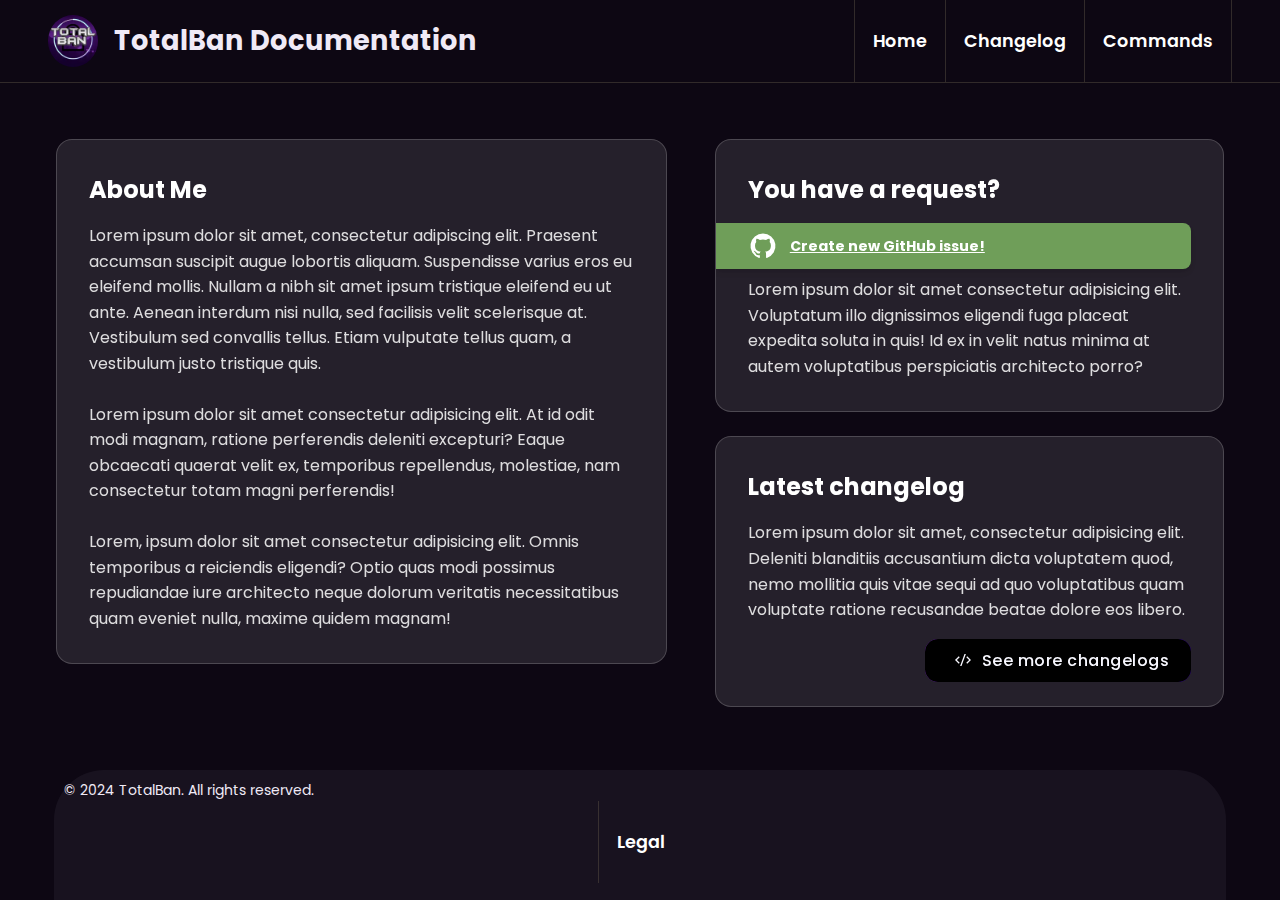
==== index.html @ 60645b27 "Remove legal link from navbar and place it in footer" ====
<!DOCTYPE html>
<html>
    <head>
        <meta name="viewport" content="width=device-width, initial-scale=1.0">
        <meta charset="utf-8" />
        <title>TotalBan</title>
        <link rel="icon" type="image/x-icon" href="logo.webp">
        <link rel="preconnect" href="https://fonts.googleapis.com">
        <link rel="preconnect" href="https://fonts.gstatic.com" crossorigin>
        <link href="https://fonts.googleapis.com/css2?family=Poppins:ital,wght@0,100;0,200;0,300;0,400;0,500;0,600;0,700;0,800;0,900;1,100;1,200;1,300;1,400;1,500;1,600;1,700;1,800;1,900&display=swap" rel="stylesheet">
        <link rel="stylesheet" href="style.css">
    </head>
    <body>
        <header class="navbar sticky">
            <div class="logo"><img src="logo.webp" alt="TotalBan" class=""><h1>TotalBan Documentation</h1></div>
            <div class="pages">
                <a class="nav" href="index.html">Home</a>
                <a class="nav" href="changelog.html">Changelog</a>
                <a class="nav" href="commands.html">Commands</a>
                <!-- <a class="nav" href="legal.html">Legal</a> -->
            </div>
            <label class="burger" for="burger">
                <input type="checkbox" id="burger">
                <span></span>
                <span></span>
                <span></span>
            </label>
        </header>
        <main>
            <div class="left-column">
                <section class="about-me" style="z-index: 0;">
                    <h2>About Me</h2>
                    <p>Lorem ipsum dolor sit amet, consectetur adipiscing elit. Praesent accumsan suscipit augue lobortis aliquam. Suspendisse varius eros eu eleifend mollis. Nullam a nibh sit amet ipsum tristique eleifend eu ut ante. Aenean interdum nisi nulla, sed facilisis velit scelerisque at.</p>
                    <p>Vestibulum sed convallis tellus. Etiam vulputate tellus quam, a vestibulum justo tristique quis.</p>
                    <br>
                    <p>Lorem ipsum dolor sit amet consectetur adipisicing elit. At id odit modi magnam, ratione perferendis deleniti excepturi? Eaque obcaecati quaerat velit ex, temporibus repellendus, molestiae, nam consectetur totam magni perferendis!</p>
                    <br>
                    <p>Lorem, ipsum dolor sit amet consectetur adipisicing elit. Omnis temporibus a reiciendis eligendi? Optio quas modi possimus repudiandae iure architecto neque dolorum veritatis necessitatibus quam eveniet nulla, maxime quidem magnam!</p>
                </section>
            </div>  
            <div class="right-column">
                <section class="important">
                    <h2>You have a request?</h2>
                    <a href="https://google.com" class="GitHub"> 
                        <svg fill="#ffffff" xmlns="http://www.w3.org/2000/svg" viewBox="0 0 24 24"><g stroke-width="0" id="SVGRepo_bgCarrier"></g><g stroke-linejoin="round" stroke-linecap="round" id="SVGRepo_tracerCarrier"></g><g id="SVGRepo_iconCarrier"> <title>github</title> <rect fill="none" height="24" width="24"></rect> <path d="M12,2A10,10,0,0,0,8.84,21.5c.5.08.66-.23.66-.5V19.31C6.73,19.91,6.14,18,6.14,18A2.69,2.69,0,0,0,5,16.5c-.91-.62.07-.6.07-.6a2.1,2.1,0,0,1,1.53,1,2.15,2.15,0,0,0,2.91.83,2.16,2.16,0,0,1,.63-1.34C8,16.17,5.62,15.31,5.62,11.5a3.87,3.87,0,0,1,1-2.71,3.58,3.58,0,0,1,.1-2.64s.84-.27,2.75,1a9.63,9.63,0,0,1,5,0c1.91-1.29,2.75-1,2.75-1a3.58,3.58,0,0,1,.1,2.64,3.87,3.87,0,0,1,1,2.71c0,3.82-2.34,4.66-4.57,4.91a2.39,2.39,0,0,1,.69,1.85V21c0,.27.16.59.67.5A10,10,0,0,0,12,2Z"></path> </g></svg>
                        Create new GitHub issue! 
                    </a>
                    <p>Lorem ipsum dolor sit amet consectetur adipisicing elit. Voluptatum illo dignissimos eligendi fuga placeat expedita soluta in quis! Id ex in velit natus minima at autem voluptatibus perspiciatis architecto porro?</p>
                </section>
                <section class="changelog">
                    <h2>Latest changelog</h2>
                    <p>Lorem ipsum dolor sit amet, consectetur adipisicing elit. Deleniti blanditiis accusantium dicta voluptatem quod, nemo mollitia quis vitae sequi ad quo voluptatibus quam voluptate ratione recusandae beatae dolore eos libero.</p>
                    <div class="button-container">
                        <a href="changelog.html">
                            <button class="cssbuttons-io">
                                <span>
                                    <svg viewBox="0 0 24 24" xmlns="http://www.w3.org/2000/svg">
                                        <path d="M0 0h24v24H0z" fill="none"></path>
                                        <path d="M24 12l-5.657 5.657-1.414-1.414L21.172 12l-4.243-4.243 1.414-1.414L24 12zM2.828 12l4.243 4.243-1.414 1.414L0 12l5.657-5.657L7.07 7.757 2.828 12zm6.96 9H7.66l6.552-18h2.128L9.788 21z" fill="currentColor"></path>
                                    </svg>
                                    See more changelogs
                                </span> 
                            </button>
                        </a>
                    </div>  
                </section>
            </div>
        </main>
        <footer>
            <p>© 2024 TotalBan. All rights reserved.</p>
            <a class="nav" href="legal.html">Legal</a>
        </footer>
        <script>
            document.addEventListener('DOMContentLoaded', function() {
                const burger = document.querySelector('.burger input');
                const navMenu = document.querySelector('.pages');
                
                if (burger && navMenu) {
                    burger.addEventListener('change', function() {
                        if (this.checked) {
                            navMenu.classList.add('active');
                        } else {
                            navMenu.classList.remove('active');
                        }
                        console.log('Burger clicked, pages class list:', navMenu.classList);
                    });
                } else {
                    console.error('Burger menu or navigation menu not found');
                }
            });
        </script>
    </body>
</html>
---- style.css ----
:root {
    --text: hsl(270, 40%, 94%);
    --background: hsl(270, 46%, 5%);
    --primary: hsl(267, 52%, 71%);
    --secondary: hsl(268, 60%, 32%);
    --accent: hsl(275, 86%, 36%);


    --static: rgba(225, 225, 225, 0.5);
    --static2: #0f0f0f;
    --static3: rgb(255, 255, 255);
    --static4: rgba(225, 225, 225, 0.2);
    --static5: rgb(24, 172, 122);
    --static6: rgba(0, 0, 0, 0.05);
    --static7: rgba(105, 96, 79, 0.397);
    --static8: rgba(0, 0, 0, 0.05);
    --static9: rgba(0, 0, 0, 0.3);
    --static10: rgba(225, 225, 225);
    --static11: rgba(78, 71, 57, 0.473);
    --static12: rgba(255, 255, 255, 0.8);
    --static13: rgb(235, 235, 235);
    --static14: rgba(0, 0, 0, 0.2);
    --static15: rgba(255, 255, 255, 0.5);
}

.sticky {
    position: fixed;
    top: 0;
    width: 100%;
}

header {
    background-color: var(--background);
    text-align: center;
    color: var(--text);
}

.navbar {
    display: flex;
    flex-direction: row;
    justify-content: space-between;
    /* margin: 10px;
    padding: 10px; */
    background-color: var(--background);
    border-bottom: 1px solid var(--static7);
    font-weight: bold;

    position: sticky;
    top: 0;
    z-index: 1000; /* High value to ensure it's above other elements */
}

.logo {
    display: flex;
    text-align: center;
    margin: 15px 0px 15px 3rem;
}

.logo img {
    border-radius: 50%;
    width: 50px;
}

.logo h1 {
    font-size: 1.7rem;
    margin: auto;
    margin-left: 1rem;
}

.pages {
    display: flex;
    flex-direction: row;
    margin-right: 3rem;
    border-right: 1px solid var(--static7);
}

.pages div a {
    height: 100%;
    text-decoration: none;
    color: var(--text);
}

.nav {
    padding: 28px 18px;
    text-decoration: none;
    color: #ffffff; 
    font-size: 1.1rem; 
    font-weight: 600;

    position: relative;
    border-left: 1px solid var(--static7);
    display: inline-block;
    z-index: 1; /* Ensure the text stays above the background */

    /* Background Transition */
    overflow: hidden;
}

.nav::before {
    content: "";
    position: absolute;
    top: 100%; /* Start the background off-screen (bottom) */
    left: 0;
    width: 100%;
    height: 100%;
    background-color: var(--static4); /* Background color */
    z-index: -1; /* Place the background behind the text */
    transition: top 0.4s ease; /* Transition for sliding effect */
}

.nav:hover::before {
    top: 0; /* Slide the background up to fully cover the nav item */
}

body {
    font-family: 'Poppins', sans-serif;
    margin: 0;
    padding: 0;
    background-color: var(--background);
    color: var(--text);
    display: flex;
    flex-direction: column;
    min-height: 100vh; /* Ensure it takes the full height of the viewport */
}

.leftcolumn {
    width: 100%;
}

.rightcolumn {
    width: 25%;
    background-color: #f1f1f1;
    padding-left: 20px;
}

.container {
    width: 70%;
    background-color: #ffffff;
    box-shadow: 0 0 10px rgba(0, 0, 0, 0.1);
}

main {
    display: flex;
    flex-direction: row;
    justify-content: space-between;
    align-items: flex-start;
    padding: 2rem;
    flex: 1;
}

main::after {
    content: "";
    display: table;
    clear: both;
}

.leftcolumn, .rightcolumn {
    float: none; /* Remove float */
    flex: 1; /* Allow columns to grow and fill available space */
}

section {
    position: relative;
    padding: 2rem;
    margin: 1.5rem;
    background: rgba(255, 255, 255, 0.1); /* Light frosted glass effect */
    border-radius: 16px; /* Smooth rounded corners */
    backdrop-filter: blur(10px); /* Stronger blur for a frosted glass look */
    -webkit-backdrop-filter: blur(10px); /* For Safari support */
    border: 1px solid rgba(255, 255, 255, 0.18); /* Thin, light border */
    overflow: hidden; /* Ensure no overflow outside the section */
}

section h2 {
    color: #ffffff; 
    font-size: 1.5rem; 
    margin-bottom: 1rem;
}

section p {
    color: rgba(255, 255, 255, 0.85); /* Light grey for the paragraph text */
    line-height: 1.6; /* Increase line height for better readability */
}

.highlight {
    position: absolute;
    top: 60px; 
    left: -30px; 
    background-color: rgba(255, 0, 0, 1); /* Bright red background for emphasis */
    color: #ffffff; /* White text on the highlight */
    padding: 0.5rem 1rem; /* Add padding for better spacing */
    border-radius: 8px; /* Rounded corners for the highlight */
    font-weight: bold; /* Bold font for emphasis */
    box-shadow: 0 4px 12px rgba(0, 0, 0, 0.3); /* Add a shadow for depth */
}

.main-content {
    width: 65%;
}

/* footer {
    background-color: var(--primary-500);
    padding: 1rem;
    text-align: center;
    color: var(--text-950);
    margin-top: 2rem;main
} */

footer {
    width: 90%; 
    margin: 0 auto; 
    border-radius: 50px 50px 0px 0px; 

    background-color: hsl(270deg 40% 94% / 5%);
    color: var(--text);
    text-align: center;
    padding: 10px;
    min-height: 3rem;
}

footer p {
    margin: 0;
    font-size: 14px;
}

h1, h2, h3 {
    margin: 0 0 1rem 0;
}

p {
    margin: 0; /* Remove default margins */
    padding: 0; /* Remove any padding */
    text-align: left; /* Ensure text is aligned to the left */
    max-width: 100%; /* Ensure the paragraph can use the full width */

}

@media screen and (min-width: 1980px) {
    body {
        max-width: 1980px;
        margin: auto;
    }

    footer { 
        max-width: 1980px;
    }
}

@media screen and (max-width: 990px) {
    .logo {
        align-items: center;
        margin-right: auto;
        margin-left: auto;
    }

    .logo img {
        width: 40px;
        height: 40px;
    }

    .logo h1 {
        font-size: 1.2em;
    }

    .nav {
        font-size: 1rem;
    }

    .pages {
        margin-right: 0px;
    }
}

@media (max-width: 800px) {
    main {
        flex-direction: column;
    }

    .leftcolumn, .rightcolumn {   
        width: 100%;
        padding: 0;
    }

    .rightcolumn {
        margin-top: 1rem; /* Add some spacing between stacked elements */
    }

    section {
        margin: 0px 0px 1.5rem 0px;
    }
}

@media screen and (max-width: 400px) {
    .topnav a {
        float: none;
        width: 100%;
    }

    .logo img {
        width: 30px;
        height: 30px;
    }
}

/* From Uiverse.io by Yaya12085 */ 
.GitHub {
    display: flex;
    background-color: rgb(111, 158, 89);
    color: #ffffff;
    padding: 0.5rem 2rem;
    font-size: 0.875rem;
    line-height: 1.25rem;
    font-weight: 700;
    text-align: center;
    vertical-align: middle;
    align-items: center;
    border-radius: 0rem 0.5rem 0.5rem 0rem;
    gap: 0.75rem;
    border: none;
    cursor: pointer;
    box-shadow: 0 4px 6px -1px rgba(0, 0, 0, 0.1), 0 2px 4px -1px rgba(0, 0, 0, 0.06);
    transition: .6s ease;
    margin-left: -2rem;
    margin-bottom: 0.5rem

    /* box-shadow: 0px 0px 5px 0px #130f0f; */
}
  
.GitHub svg {
    height: 30px;
}
  
.GitHub:hover {
    box-shadow: none;
}

/* .navbar a {
    text-decoration: none;
    color: #ffffff; 
    font-size: 1.1rem; 
    font-weight: 600;
    position: relative;
    display: inline-block;
    transition: all 0.5s ease; 
}

.navbar a:hover {
    background-image: linear-gradient(-50deg, var(--background), var(--primary), var(--secondary), var(--accent));
    background-size: 200%;
    background-clip: text;
    -webkit-background-clip: text;
    color: transparent; 
    -webkit-text-fill-color: transparent; 
    background-position: 100%; 
} */

section.changelog {
    padding-bottom: 1.5rem;
}

.button-container {
    display: flex;
    justify-content: flex-end; /* Aligns the button to the right */
}

.cssbuttons-io {
    position: relative;
    margin-top: 1rem;
    font-family: inherit;
    font-weight: 500;
    font-size: 1rem;
    letter-spacing: 0.03em;
    border-radius: 0.8em;
    cursor: pointer;
    border: none;
    background: linear-gradient(to right, #8e2de2, #4a00e0);
    color: ghostwhite;
    overflow: hidden;
}

.cssbuttons-io svg {
    width: 2em;
    height: 1em;
    margin-right: 0.2em;
}

.cssbuttons-io span {
    position: relative;
    z-index: 10;
    transition: color 0.4s;
    display: inline-flex;
    align-items: center;
    padding: 0.5em 1em 0.5em 1em;
}

.cssbuttons-io::before,
.cssbuttons-io::after {
    position: absolute;
    top: 0;
    left: 0;
    width: 100%;
    height: 100%;
    z-index: 0;
}

.cssbuttons-io::before {
    content: "";
    background: #000;
    width: 120%;
    left: -10%;
    transform: skew(30deg);
    transition: transform 0.7s cubic-bezier(0.3, 1, 0.8, 1);
}

.cssbuttons-io:hover::before {
    transform: translate3d(100%, 0, 0); 
}

.cssbuttons-io:active {
    transform: scale(0.95);
}

.hamburger-menu {
    display: none;
    flex-direction: column;
    cursor: pointer;
    padding: 10px;
}

.hamburger-menu span {
    height: 3px;
    width: 25px;
    background-color: var(--text);
    margin: 3px 0;
    transition: 0.4s;
}
/* Hide the burger menu by default for all screen sizes */
.navbar .burger {
    display: none;
}

/* Styles for viewport width above 768px */
@media screen and (min-width: 769px) {
    .navbar .pages {
        display: flex;
        flex-direction: row;
        margin-right: 3rem;
        border-right: 1px solid var(--static7);
    }

    .navbar .nav {
        padding: 28px 18px;
        border-left: 1px solid var(--static7);
    }
}

/* Styles for viewport width 768px and below */
@media screen and (max-width: 768px) {
    .navbar {
        flex-wrap: wrap;
        justify-content: space-between;
        align-items: center;
    }

    .navbar .logo {
        flex: 1;
    }

    .logo {
        margin-left: 2em;
    }

    .navbar .burger {
        display: block; /* Show the burger menu */
        order: 2; /* This ensures the burger stays on the right */
    }

    .navbar .pages {
        display: none;
        width: 100%;
        flex-direction: column;
        border-right: none;
        order: 3; /* This ensures the pages appear below the logo and burger */
        margin-right: 0;
    }

    .navbar .pages.active {
        display: flex;
    }

    .navbar .nav {
        padding: 15px;
        border-left: none;
        border-top: 1px solid var(--static7);
    }

    .burger {
        margin-right: 2em;
    }
}

/* .hamburger-menu {
    display: none;
    flex-direction: column;
    cursor: pointer;
    padding: 10px;
}

.hamburger-menu span {
    height: 3px;
    width: 25px;
    background-color: var(--text);
    margin: 3px 0;
    transition: 0.4s;
} */
  
/* From Uiverse.io by Cevorob */ 
.burger {
    position: relative;
    width: 40px;
    height: 30px;
    background: transparent;
    cursor: pointer;
    display: block;
    margin-top: auto;
    margin-bottom: auto;
  }
  
  .burger input {
    display: none;
  }
  
  .burger span {
    display: block;
    position: absolute;
    height: 4px;
    width: 100%;
    background: var(--text);
    border-radius: 9px;
    opacity: 1;
    left: 0;
    transform: rotate(0deg);
    transition: .25s ease-in-out;
  }
  
  .burger span:nth-of-type(1) {
    top: 0px;
    transform-origin: left center;
  }
  
  .burger span:nth-of-type(2) {
    top: 50%;
    transform: translateY(-50%);
    transform-origin: left center;
  }
  
  .burger span:nth-of-type(3) {
    top: 100%;
    transform-origin: left center;
    transform: translateY(-100%);
  }
  
  .burger input:checked ~ span:nth-of-type(1) {
    transform: rotate(45deg);
    top: 0px;
    left: 5px;
  }
  
  .burger input:checked ~ span:nth-of-type(2) {
    width: 0%;
    opacity: 0;
  }
  
  .burger input:checked ~ span:nth-of-type(3) {
    transform: rotate(-45deg);
    top: 28px;
    left: 5px;
  }
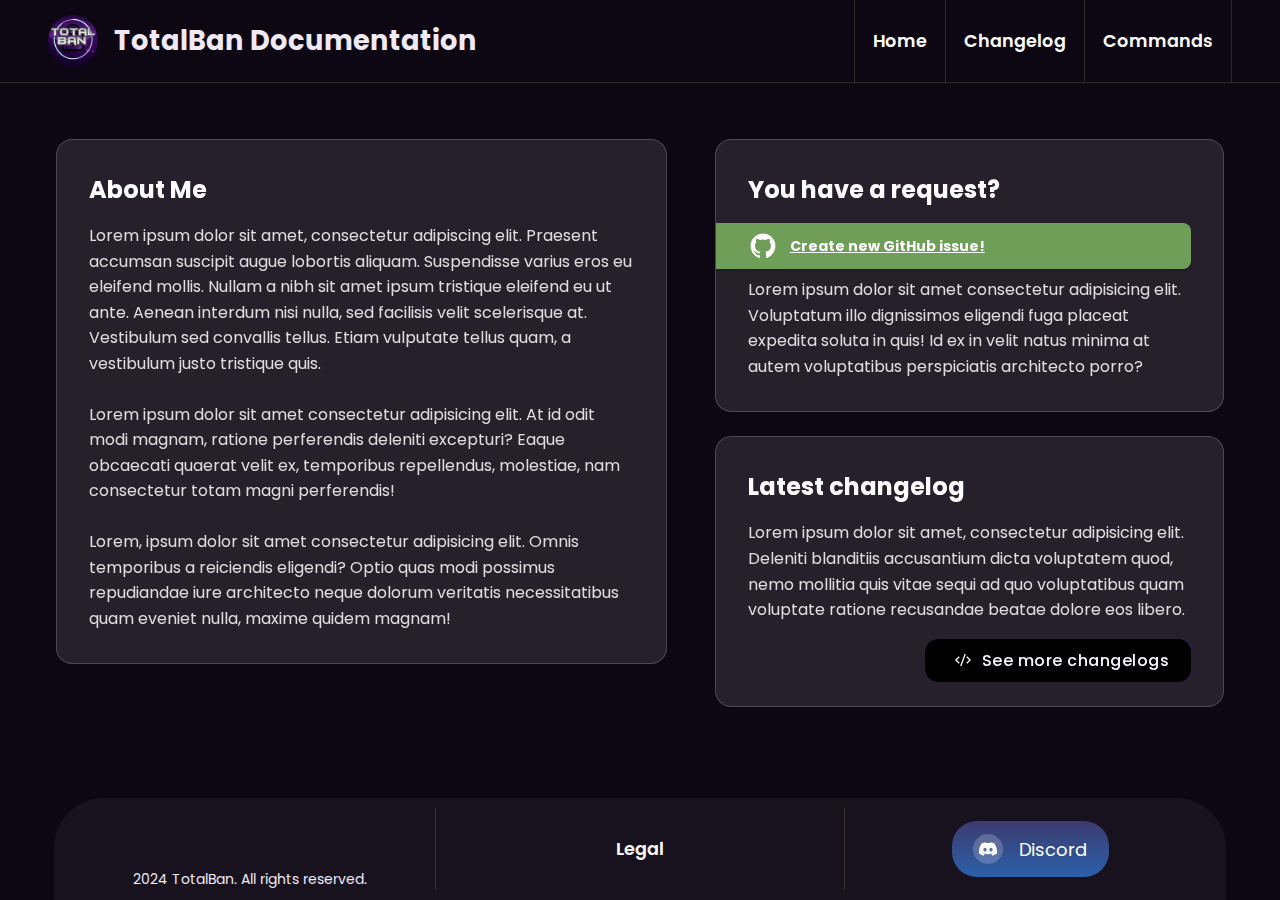
==== commit 52a96666: "Improve footer" ====
--- a/index.html
+++ b/index.html
@@ -67,8 +67,25 @@
             </div>
         </main>
         <footer>
-            <p>© 2024 TotalBan. All rights reserved.</p>
-            <a class="nav" href="legal.html">Legal</a>
+            <div class="signature">
+                <p>2024 TotalBan. All rights reserved.</p> <!--What is this thing actually called-->
+            </div>
+            <a class="legal" href="legal.html">Legal</a>
+            <div class="social">
+                <a class="discord-link" href="https://discord.gg/puzjdKHH35" style="text-decoration: none;">
+                    <button class="discord">
+                        <div class="svg-wrapper-1">
+                            <div class="svg-wrapper">
+                                <svg xmlns="http://www.w3.org/2000/svg" viewBox="0 0 16 16" width="40" height="40">
+                                    <path fill="none" d="M0 0h24v24H0z"></path>
+                                    <path fill="currentColor" d="M13.545 2.907a13.227 13.227 0 0 0-3.257-1.011.05.05 0 0 0-.052.025c-.141.25-.297.577-.406.833a12.19 12.19 0 0 0-3.658 0 8.258 8.258 0 0 0-.412-.833.051.051 0 0 0-.052-.025c-1.125.194-2.22.534-3.257 1.011a.041.041 0 0 0-.021.018C.356 6.024-.213 9.047.066 12.032c.001.014.01.028.021.037a13.276 13.276 0 0 0 3.995 2.02.05.05 0 0 0 .056-.019c.308-.42.582-.863.818-1.329a.05.05 0 0 0-.01-.059.051.051 0 0 0-.018-.011 8.875 8.875 0 0 1-1.248-.595.05.05 0 0 1-.02-.066.051.051 0 0 1 .015-.019c.084-.063.168-.129.248-.195a.05.05 0 0 1 .051-.007c2.619 1.196 5.454 1.196 8.041 0a.052.052 0 0 1 .053.007c.08.066.164.132.248.195a.051.051 0 0 1-.004.085 8.254 8.254 0 0 1-1.249.594.05.05 0 0 0-.03.03.052.052 0 0 0 .003.041c.24.465.515.909.817 1.329a.05.05 0 0 0 .056.019 13.235 13.235 0 0 0 4.001-2.02.049.049 0 0 0 .021-.037c.334-3.451-.559-6.449-2.366-9.106a.034.034 0 0 0-.02-.019Zm-8.198 7.307c-.789 0-1.438-.724-1.438-1.612 0-.889.637-1.613 1.438-1.613.807 0 1.45.73 1.438 1.613 0 .888-.637 1.612-1.438 1.612Zm5.316 0c-.788 0-1.438-.724-1.438-1.612 0-.889.637-1.613 1.438-1.613.807 0 1.451.73 1.438 1.613 0 .888-.631 1.612-1.438 1.612Z"></path>
+                                </svg>
+                            </div>
+                        </div>
+                        <span>Discord</span>
+                    </button>
+                </a>
+            </div>
         </footer>
         <script>
             document.addEventListener('DOMContentLoaded', function() {
--- a/style.css
+++ b/style.css
@@ -23,24 +23,34 @@
     --static15: rgba(255, 255, 255, 0.5);
 }
 
+h1, h2, h3 {
+    margin: 0 0 1rem 0;
+}
+
+p {
+    margin: 0; /* Remove default margins */
+    padding: 0; /* Remove any padding */
+    text-align: left; /* Ensure text is aligned to the left */
+    max-width: 100%; /* Ensure the paragraph can use the full width */
+}
+
+header {
+    background-color: var(--background);
+    text-align: center;
+    color: var(--text);
+}
+
+/* sticky header */
 .sticky {
     position: fixed;
     top: 0;
     width: 100%;
 }
 
-header {
-    background-color: var(--background);
-    text-align: center;
-    color: var(--text);
-}
-
 .navbar {
     display: flex;
     flex-direction: row;
     justify-content: space-between;
-    /* margin: 10px;
-    padding: 10px; */
     background-color: var(--background);
     border-bottom: 1px solid var(--static7);
     font-weight: bold;
@@ -80,6 +90,7 @@
     color: var(--text);
 }
 
+/* nav referes to navbar links (dont kill me pls) */
 .nav {
     padding: 28px 18px;
     text-decoration: none;
@@ -112,6 +123,74 @@
     top: 0; /* Slide the background up to fully cover the nav item */
 }
 
+/* From Uiverse.io by Cevorob */ 
+.burger {
+    position: relative;
+    width: 40px;
+    height: 30px;
+    background: transparent;
+    cursor: pointer;
+    display: block;
+    margin-top: auto;
+    margin-bottom: auto;
+}
+
+.burger input {
+    display: none;
+}
+
+.burger span {
+    display: block;
+    position: absolute;
+    height: 4px;
+    width: 100%;
+    background: var(--text);
+    border-radius: 9px;
+    opacity: 1;
+    left: 0;
+    transform: rotate(0deg);
+    transition: .25s ease-in-out;
+}
+
+.burger span:nth-of-type(1) {
+    top: 0px;
+    transform-origin: left center;
+}
+
+.burger span:nth-of-type(2) {
+    top: 50%;
+    transform: translateY(-50%);
+    transform-origin: left center;
+}
+
+.burger span:nth-of-type(3) {
+    top: 100%;
+    transform-origin: left center;
+    transform: translateY(-100%);
+}
+
+.burger input:checked ~ span:nth-of-type(1) {
+    transform: rotate(45deg);
+    top: 0px;
+    left: 5px;
+}
+
+.burger input:checked ~ span:nth-of-type(2) {
+    width: 0%;
+    opacity: 0;
+}
+
+.burger input:checked ~ span:nth-of-type(3) {
+    transform: rotate(-45deg);
+    top: 28px;
+    left: 5px;
+}
+
+/* Hide the burger menu by default for all screen sizes */
+.navbar .burger {
+    display: none;
+}
+
 body {
     font-family: 'Poppins', sans-serif;
     margin: 0;
@@ -133,12 +212,6 @@
     padding-left: 20px;
 }
 
-.container {
-    width: 70%;
-    background-color: #ffffff;
-    box-shadow: 0 0 10px rgba(0, 0, 0, 0.1);
-}
-
 main {
     display: flex;
     flex-direction: row;
@@ -163,7 +236,7 @@
     position: relative;
     padding: 2rem;
     margin: 1.5rem;
-    background: rgba(255, 255, 255, 0.1); /* Light frosted glass effect */
+    background: rgba(255, 255, 255, 0.1); 
     border-radius: 16px; /* Smooth rounded corners */
     backdrop-filter: blur(10px); /* Stronger blur for a frosted glass look */
     -webkit-backdrop-filter: blur(10px); /* For Safari support */
@@ -194,18 +267,6 @@
     box-shadow: 0 4px 12px rgba(0, 0, 0, 0.3); /* Add a shadow for depth */
 }
 
-.main-content {
-    width: 65%;
-}
-
-/* footer {
-    background-color: var(--primary-500);
-    padding: 1rem;
-    text-align: center;
-    color: var(--text-950);
-    margin-top: 2rem;main
-} */
-
 footer {
     width: 90%; 
     margin: 0 auto; 
@@ -216,6 +277,9 @@
     text-align: center;
     padding: 10px;
     min-height: 3rem;
+
+    display: flex;
+    align-items: center;
 }
 
 footer p {
@@ -223,86 +287,46 @@
     font-size: 14px;
 }
 
-h1, h2, h3 {
-    margin: 0 0 1rem 0;
-}
-
-p {
-    margin: 0; /* Remove default margins */
-    padding: 0; /* Remove any padding */
-    text-align: left; /* Ensure text is aligned to the left */
-    max-width: 100%; /* Ensure the paragraph can use the full width */
-
-}
-
-@media screen and (min-width: 1980px) {
-    body {
-        max-width: 1980px;
-        margin: auto;
-    }
-
-    footer { 
-        max-width: 1980px;
-    }
-}
-
-@media screen and (max-width: 990px) {
-    .logo {
-        align-items: center;
-        margin-right: auto;
-        margin-left: auto;
-    }
-
-    .logo img {
-        width: 40px;
-        height: 40px;
-    }
-
-    .logo h1 {
-        font-size: 1.2em;
-    }
-
-    .nav {
-        font-size: 1rem;
-    }
-
-    .pages {
-        margin-right: 0px;
-    }
-}
-
-@media (max-width: 800px) {
-    main {
-        flex-direction: column;
-    }
-
-    .leftcolumn, .rightcolumn {   
-        width: 100%;
-        padding: 0;
-    }
-
-    .rightcolumn {
-        margin-top: 1rem; /* Add some spacing between stacked elements */
-    }
-
-    section {
-        margin: 0px 0px 1.5rem 0px;
-    }
-}
-
-@media screen and (max-width: 400px) {
-    .topnav a {
-        float: none;
-        width: 100%;
-    }
-
-    .logo img {
-        width: 30px;
-        height: 30px;
-    }
-}
-
-/* From Uiverse.io by Yaya12085 */ 
+.signature {
+    display: flex;
+    justify-content: center;
+    width: 33.3%;
+    /* padding: 100%; */
+    align-self: flex-end;
+}
+
+.signature p {
+    align-self: flex-end;
+}
+
+.legal {
+    padding: 28px 18px;
+    text-decoration: none;
+    color: #ffffff; 
+    font-size: 1.1rem; 
+    font-weight: 600;
+
+    position: relative;
+    border-left: 1px solid var(--static7);
+    border-right: 1px solid var(--static7);
+    display: inline-block;
+    z-index: 1; /* Ensure the text stays above the background */
+
+    /* Background Transition */
+    overflow: hidden;
+    width: 33.3%;
+}
+
+.social {
+    width: 33.3%;
+    display: flex;
+    justify-content: center;
+}
+
+/* button.discord {
+
+} */
+
 .GitHub {
     display: flex;
     background-color: rgb(111, 158, 89);
@@ -334,6 +358,69 @@
     box-shadow: none;
 }
 
+/* Discord button */
+.discord {
+    height: 3.5rem;
+    font-family: inherit;
+    font-size: 18px;
+    background: linear-gradient(to bottom, #3c3b6e 0%,#2b60aa 100%);
+    color: white;
+    padding: 0.8em 1.2em;
+    display: flex;
+    align-items: center;
+    justify-content: center;
+    border: none;
+    border-radius: 25px;
+    /* box-shadow: 0px 5px 10px rgba(0, 0, 0, 0.2); */
+    transition: all 0.3s;
+}
+
+.discord:hover {
+transform: translateY(-3px);
+box-shadow: 0px 8px 15px rgba(0, 0, 0, 0.3);
+}
+
+.discord:active {
+transform: scale(0.95);
+box-shadow: 0px 2px 5px rgba(0, 0, 0, 0.2);
+}
+
+.discord span {
+display: block;
+margin-left: 0.4em;
+transition: all 0.3s;
+}
+
+.discord svg {
+width: 18px;
+height: 18px;
+fill: white;
+transition: all 0.3s;
+}
+
+.discord .svg-wrapper {
+display: flex;
+align-items: center;
+justify-content: center;
+width: 30px;
+height: 30px;
+border-radius: 50%;
+background-color: rgba(255, 255, 255, 0.2);
+margin-right: 0.5em;
+transition: all 0.3s;
+}
+
+.discord:hover .svg-wrapper {
+background-color: rgba(255, 255, 255, 0.5);
+}
+
+.discord:hover svg {
+transform: rotate(360deg);
+}
+/* credits to uiverse.io/profile/eirikvold */
+
+
+/* Attempts to animate navbar but gave up */
 /* .navbar a {
     text-decoration: none;
     color: #ffffff; 
@@ -354,6 +441,7 @@
     background-position: 100%; 
 } */
 
+/* Changelog button */
 section.changelog {
     padding-bottom: 1.5rem;
 }
@@ -420,27 +508,57 @@
     transform: scale(0.95);
 }
 
-.hamburger-menu {
-    display: none;
-    flex-direction: column;
-    cursor: pointer;
-    padding: 10px;
-}
-
-.hamburger-menu span {
-    height: 3px;
-    width: 25px;
-    background-color: var(--text);
-    margin: 3px 0;
-    transition: 0.4s;
-}
-/* Hide the burger menu by default for all screen sizes */
-.navbar .burger {
-    display: none;
-}
-
-/* Styles for viewport width above 768px */
-@media screen and (min-width: 769px) {
+
+@media screen and (min-width: 1980px) {
+    body {
+        max-width: 1980px;
+        margin: auto;
+    }
+    
+    footer { 
+        max-width: 1980px;
+    }
+}
+
+@media screen and (max-width: 990px) {
+    .logo {
+        align-items: center;
+        margin-right: auto;
+        margin-left: auto;
+    }
+    
+    .logo img {
+        width: 40px;
+        height: 40px;
+    }
+    
+    .logo h1 {
+        font-size: 1.2em;
+    }
+    
+    .nav {
+        font-size: 1rem;
+    }
+}
+
+@media (max-width: 800px) {
+    main {
+        flex-direction: column;
+    }
+    
+    .leftcolumn, .rightcolumn {   
+        width: 100%;
+        padding: 0;
+    }
+    
+    .rightcolumn {
+        margin-top: 1rem; /* Add some spacing between stacked elements */
+    }
+    
+    section {
+        margin: 0px 0px 1.5rem 0px;
+    }
+
     .navbar .pages {
         display: flex;
         flex-direction: row;
@@ -499,80 +617,14 @@
     }
 }
 
-/* .hamburger-menu {
-    display: none;
-    flex-direction: column;
-    cursor: pointer;
-    padding: 10px;
-}
-
-.hamburger-menu span {
-    height: 3px;
-    width: 25px;
-    background-color: var(--text);
-    margin: 3px 0;
-    transition: 0.4s;
-} */
-  
-/* From Uiverse.io by Cevorob */ 
-.burger {
-    position: relative;
-    width: 40px;
-    height: 30px;
-    background: transparent;
-    cursor: pointer;
-    display: block;
-    margin-top: auto;
-    margin-bottom: auto;
-  }
-  
-  .burger input {
-    display: none;
-  }
-  
-  .burger span {
-    display: block;
-    position: absolute;
-    height: 4px;
-    width: 100%;
-    background: var(--text);
-    border-radius: 9px;
-    opacity: 1;
-    left: 0;
-    transform: rotate(0deg);
-    transition: .25s ease-in-out;
-  }
-  
-  .burger span:nth-of-type(1) {
-    top: 0px;
-    transform-origin: left center;
-  }
-  
-  .burger span:nth-of-type(2) {
-    top: 50%;
-    transform: translateY(-50%);
-    transform-origin: left center;
-  }
-  
-  .burger span:nth-of-type(3) {
-    top: 100%;
-    transform-origin: left center;
-    transform: translateY(-100%);
-  }
-  
-  .burger input:checked ~ span:nth-of-type(1) {
-    transform: rotate(45deg);
-    top: 0px;
-    left: 5px;
-  }
-  
-  .burger input:checked ~ span:nth-of-type(2) {
-    width: 0%;
-    opacity: 0;
-  }
-  
-  .burger input:checked ~ span:nth-of-type(3) {
-    transform: rotate(-45deg);
-    top: 28px;
-    left: 5px;
-  }+@media screen and (max-width: 400px) {
+    .topnav a {
+        float: none;
+        width: 100%;
+    }
+    
+    .logo img {
+        width: 30px;
+        height: 30px;
+    }
+}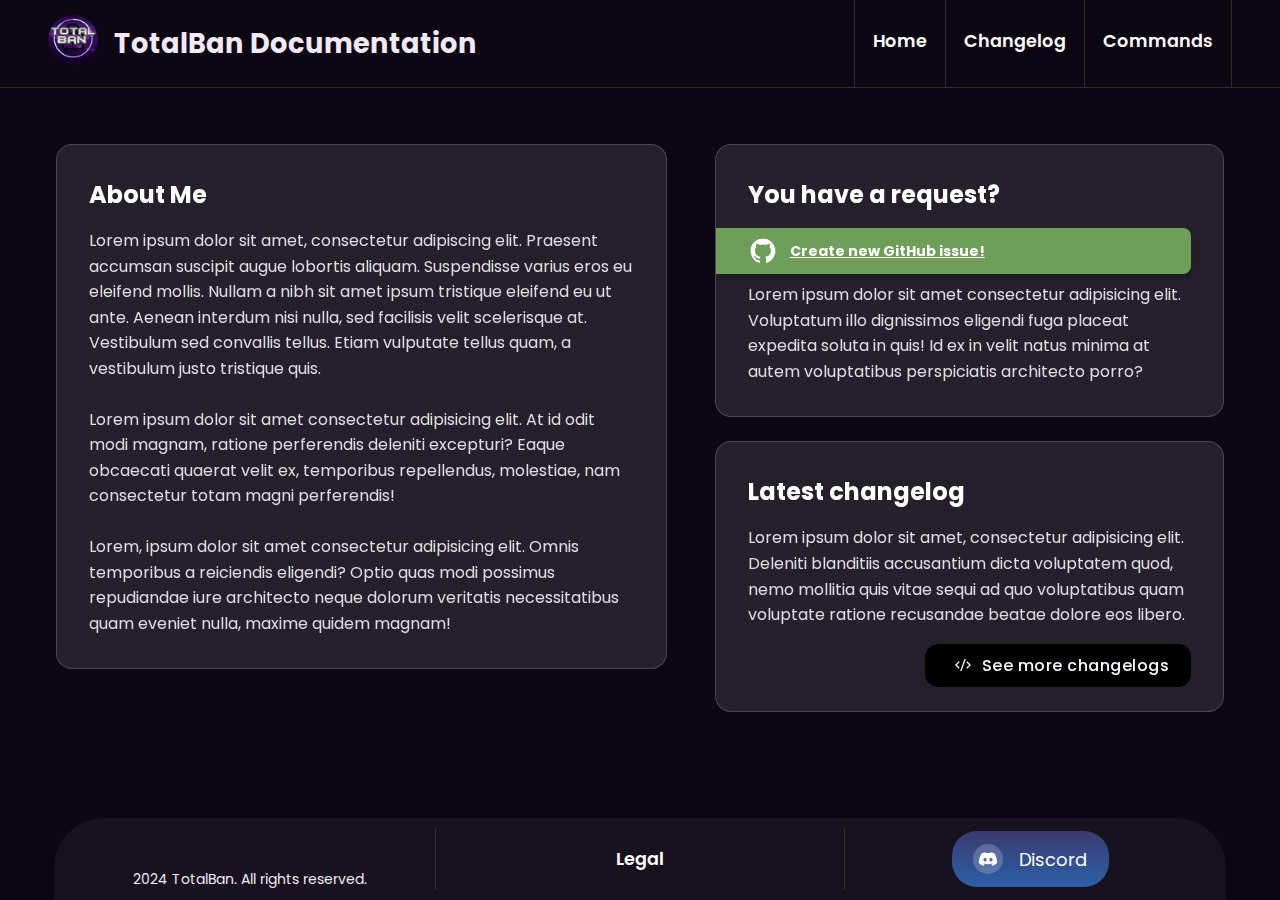
==== commit 116e0f32: "Minor fix" ====
--- a/index.html
+++ b/index.html
@@ -12,7 +12,7 @@
     </head>
     <body>
         <header class="navbar sticky">
-            <div class="logo"><img src="logo.webp" alt="TotalBan" class=""><h1>TotalBan Documentation</h1></div>
+            <div class="logo"><a href="index.html"><img src="logo.webp" alt="TotalBan" class=""></a><h1>TotalBan Documentation</h1></div>
             <div class="pages">
                 <a class="nav" href="index.html">Home</a>
                 <a class="nav" href="changelog.html">Changelog</a>
--- a/style.css
+++ b/style.css
@@ -126,8 +126,8 @@
 /* From Uiverse.io by Cevorob */ 
 .burger {
     position: relative;
-    width: 40px;
-    height: 30px;
+    width: 30px;
+    height: 20px;
     background: transparent;
     cursor: pointer;
     display: block;
@@ -182,7 +182,7 @@
 
 .burger input:checked ~ span:nth-of-type(3) {
     transform: rotate(-45deg);
-    top: 28px;
+    top: 20px;
     left: 5px;
 }
 
@@ -300,7 +300,7 @@
 }
 
 .legal {
-    padding: 28px 18px;
+    padding: 18px 18px;
     text-decoration: none;
     color: #ffffff; 
     font-size: 1.1rem; 
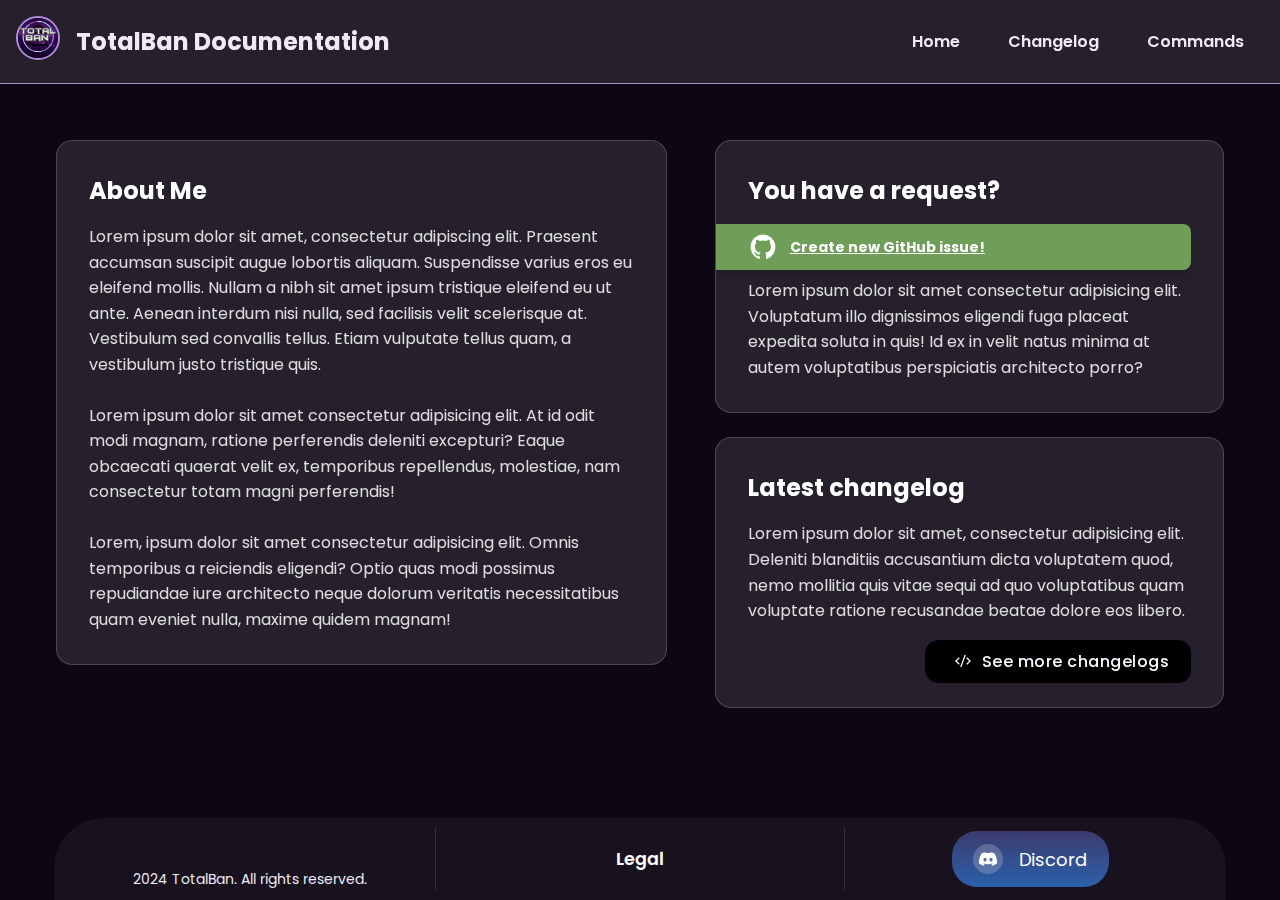
==== commit 06f70373: "Improve header style" ====
--- a/index.html
+++ b/index.html
@@ -17,6 +17,12 @@
                 <a class="nav" href="index.html">Home</a>
                 <a class="nav" href="changelog.html">Changelog</a>
                 <a class="nav" href="commands.html">Commands</a>
+                <div class="theme-switch-wrapper">
+                    <label class="theme-switch" for="checkbox">
+                        <input type="checkbox" id="checkbox" />
+                        <div class="slider round"></div>
+                    </label>
+                </div>
                 <!-- <a class="nav" href="legal.html">Legal</a> -->
             </div>
             <label class="burger" for="burger">
--- a/style.css
+++ b/style.css
@@ -1,3 +1,4 @@
+/* style.css = global */
 :root {
     --text: hsl(270, 40%, 94%);
     --background: hsl(270, 46%, 5%);
@@ -38,6 +39,7 @@
     background-color: var(--background);
     text-align: center;
     color: var(--text);
+    width: 100vw;
 }
 
 /* sticky header */
@@ -48,79 +50,72 @@
 }
 
 .navbar {
-    display: flex;
-    flex-direction: row;
+    margin-left: auto;
+    display: flex;
     justify-content: space-between;
-    background-color: var(--background);
-    border-bottom: 1px solid var(--static7);
-    font-weight: bold;
-
+    align-items: center;
+    padding: 1rem;
+    background-color: rgba(255, 255, 255, 0.05);
+    backdrop-filter: blur(10px);
+    -webkit-backdrop-filter: blur(10px);
+    border-bottom: 1px solid var(--primary);
     position: sticky;
     top: 0;
-    z-index: 1000; /* High value to ensure it's above other elements */
+    z-index: 1000;
+    transition: all 0.3s ease;
+}
+
+.navbar:hover {
+    background-color: rgba(255, 255, 255, 0.1);
 }
 
 .logo {
     display: flex;
-    text-align: center;
-    margin: 15px 0px 15px 3rem;
+    align-items: center;
+    text-decoration: none;
+    color: var(--text);
 }
 
 .logo img {
+    width: 40px;
+    height: 40px;
+    margin-right: 1rem;
     border-radius: 50%;
-    width: 50px;
+    border: 2px solid var(--primary);
 }
 
 .logo h1 {
-    font-size: 1.7rem;
-    margin: auto;
-    margin-left: 1rem;
+    font-size: 1.5rem;
+    font-weight: 700;
+    margin: 0;
 }
 
 .pages {
     display: flex;
-    flex-direction: row;
-    margin-right: 3rem;
-    border-right: 1px solid var(--static7);
+    gap: 1rem;
+    /* margin-right: 6rem; */
 }
 
 .pages div a {
     height: 100%;
     text-decoration: none;
     color: var(--text);
-}
-
-/* nav referes to navbar links (dont kill me pls) */
+    
+}
+
 .nav {
-    padding: 28px 18px;
+    color: var(--text);
     text-decoration: none;
-    color: #ffffff; 
-    font-size: 1.1rem; 
+    font-size: 1rem;
     font-weight: 600;
-
-    position: relative;
-    border-left: 1px solid var(--static7);
-    display: inline-block;
-    z-index: 1; /* Ensure the text stays above the background */
-
-    /* Background Transition */
-    overflow: hidden;
-}
-
-.nav::before {
-    content: "";
-    position: absolute;
-    top: 100%; /* Start the background off-screen (bottom) */
-    left: 0;
-    width: 100%;
-    height: 100%;
-    background-color: var(--static4); /* Background color */
-    z-index: -1; /* Place the background behind the text */
-    transition: top 0.4s ease; /* Transition for sliding effect */
-}
-
-.nav:hover::before {
-    top: 0; /* Slide the background up to fully cover the nav item */
+    padding: 0.5rem 1rem;
+    border-radius: 20px;
+    transition: all 0.3s ease;
+}
+
+.nav:hover {
+    background-color: var(--primary);
+    color: var(--background);
 }
 
 /* From Uiverse.io by Cevorob */ 
@@ -563,17 +558,20 @@
         display: flex;
         flex-direction: row;
         margin-right: 3rem;
-        border-right: 1px solid var(--static7);
     }
 
     .navbar .nav {
-        padding: 28px 18px;
+        padding: 15px 18px;
         border-left: 1px solid var(--static7);
     }
 }
 
 /* Styles for viewport width 768px and below */
 @media screen and (max-width: 768px) {
+    /* header {
+        padding: 1rem;
+    } */
+    
     .navbar {
         flex-wrap: wrap;
         justify-content: space-between;
@@ -592,6 +590,10 @@
         display: block; /* Show the burger menu */
         order: 2; /* This ensures the burger stays on the right */
     }
+
+    /* .pages {
+        gap: 0;
+    } */
 
     .navbar .pages {
         display: none;
@@ -613,7 +615,7 @@
     }
 
     .burger {
-        margin-right: 2em;
+        margin-right: 4em;
     }
 }
 
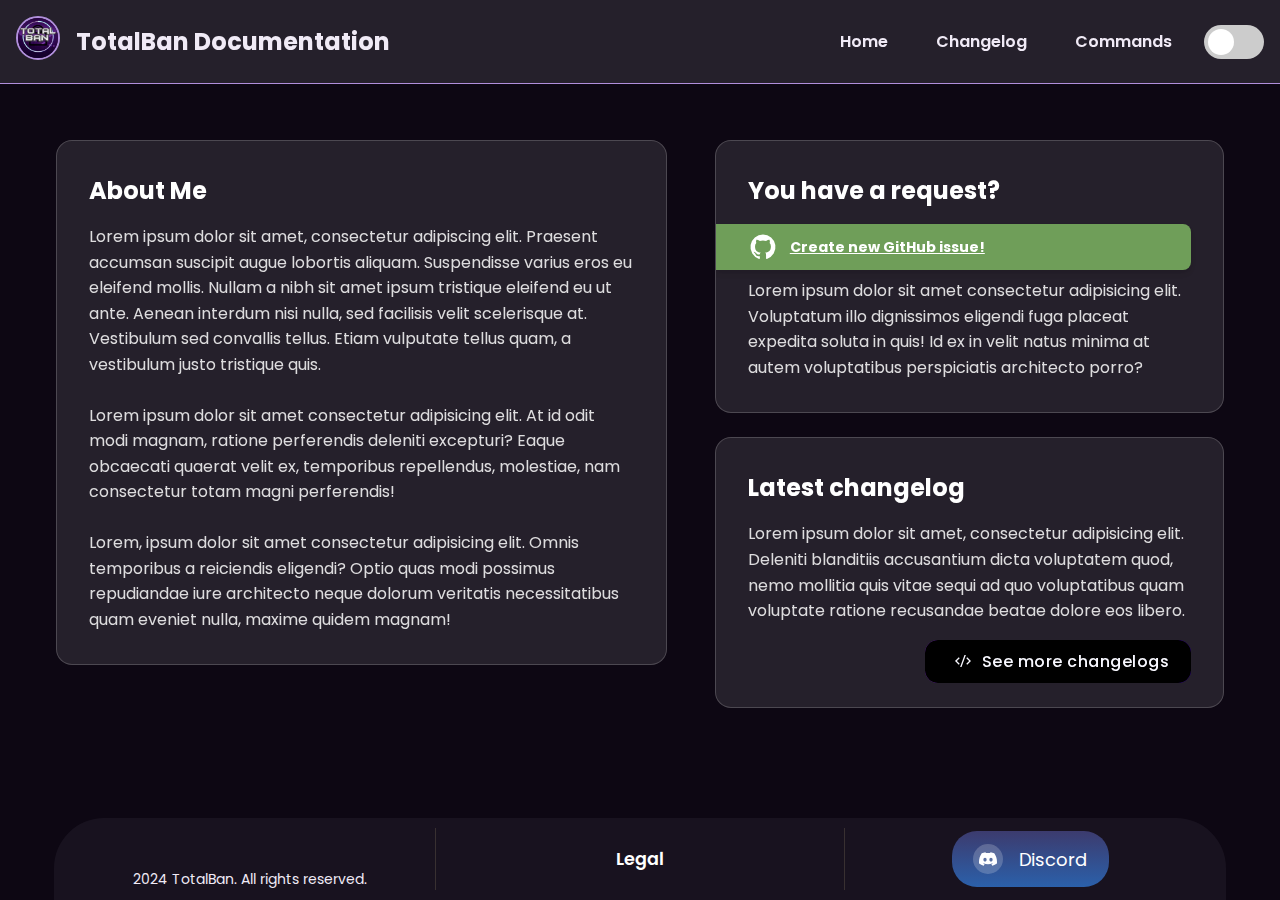
==== commit ee981ea7: "Fix header sizing issue" ====
--- a/index.html
+++ b/index.html
@@ -111,6 +111,28 @@
                     console.error('Burger menu or navigation menu not found');
                 }
             });
+
+            const toggleSwitch = document.querySelector('.theme-switch input[type="checkbox"]');
+            function switchTheme(e) {
+                if (e.target.checked) {
+                    document.documentElement.setAttribute('data-theme', 'light');
+                    localStorage.setItem('theme', 'light');
+                } else {
+                    document.documentElement.setAttribute('data-theme', 'dark');
+                    localStorage.setItem('theme', 'dark');
+                }    
+            }
+            toggleSwitch.addEventListener('change', switchTheme, false);
+            // Check for saved user preference, if any, on load of the website
+            const currentTheme = localStorage.getItem('theme') ? localStorage.getItem('theme') : null;
+
+            if (currentTheme) {
+                document.documentElement.setAttribute('data-theme', currentTheme);
+
+                if (currentTheme === 'light') {
+                    toggleSwitch.checked = true;
+                }
+            }
         </script>
     </body>
 </html>--- a/style.css
+++ b/style.css
@@ -24,6 +24,14 @@
     --static15: rgba(255, 255, 255, 0.5);
 }
 
+[data-theme="light"] {
+    --text: hsl(280, 20%, 3%);
+    --background: hsl(260, 27%, 98%);
+    --primary: hsl(272, 64%, 15%);
+    --secondary: hsl(272, 49%, 70%);
+    --accent: hsl(272, 64%, 85%);
+}
+
 h1, h2, h3 {
     margin: 0 0 1rem 0;
 }
@@ -39,18 +47,16 @@
     background-color: var(--background);
     text-align: center;
     color: var(--text);
-    width: 100vw;
+    /* gap: 10px; */
 }
 
 /* sticky header */
 .sticky {
     position: fixed;
-    top: 0;
-    width: 100%;
+    top: 0; 
 }
 
 .navbar {
-    margin-left: auto;
     display: flex;
     justify-content: space-between;
     align-items: center;
@@ -93,7 +99,6 @@
 .pages {
     display: flex;
     gap: 1rem;
-    /* margin-right: 6rem; */
 }
 
 .pages div a {
@@ -503,6 +508,59 @@
     transform: scale(0.95);
 }
 
+.theme-switch-wrapper {
+    display: flex;
+    align-items: center;
+}
+
+.theme-switch {
+    display: inline-block;
+    height: 34px;
+    position: relative;
+    width: 60px;
+}
+
+.theme-switch input {
+    display: none;
+}
+
+.slider {
+    background-color: #ccc;
+    bottom: 0;
+    cursor: pointer;
+    left: 0;
+    position: absolute;
+    right: 0;
+    top: 0;
+    transition: .4s;
+}
+
+.slider:before {
+    background-color: #fff;
+    bottom: 4px;
+    content: "";
+    height: 26px;
+    left: 4px;
+    position: absolute;
+    transition: .4s;
+    width: 26px;
+}
+
+input:checked + .slider {
+    background-color: var(--primary);
+}
+
+input:checked + .slider:before {
+    transform: translateX(26px);
+}
+
+.slider.round {
+    border-radius: 34px;
+}
+
+.slider.round:before {
+    border-radius: 50%;
+}
 
 @media screen and (min-width: 1980px) {
     body {
@@ -557,7 +615,6 @@
     .navbar .pages {
         display: flex;
         flex-direction: row;
-        margin-right: 3rem;
     }
 
     .navbar .nav {
@@ -615,7 +672,7 @@
     }
 
     .burger {
-        margin-right: 4em;
+        margin-right: 2em;
     }
 }
 
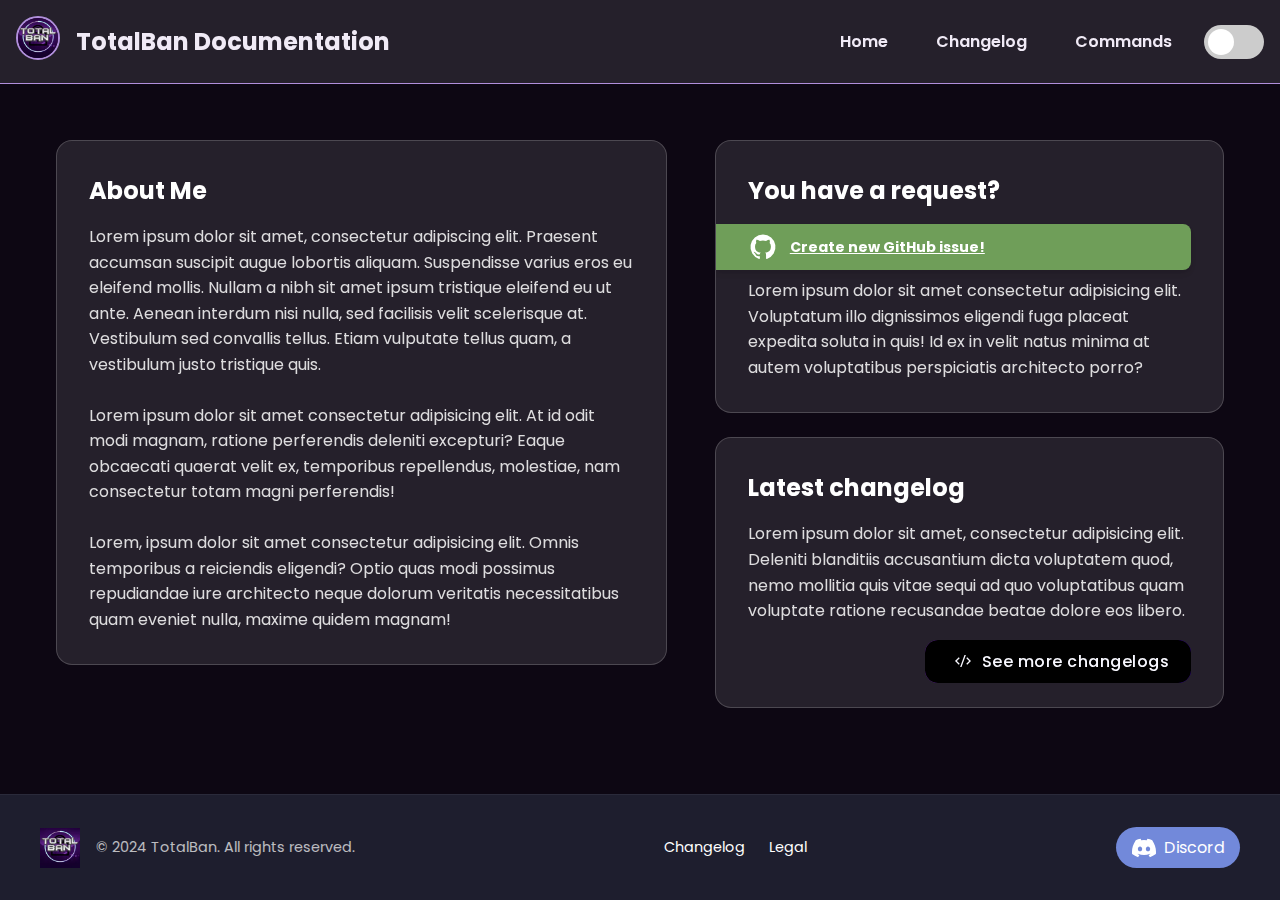
==== commit 24a1a2a2: "Implement commit svg into changelog page design and improve footer design" ====
--- a/index.html
+++ b/index.html
@@ -73,24 +73,23 @@
             </div>
         </main>
         <footer>
-            <div class="signature">
-                <p>2024 TotalBan. All rights reserved.</p> <!--What is this thing actually called-->
-            </div>
-            <a class="legal" href="legal.html">Legal</a>
-            <div class="social">
-                <a class="discord-link" href="https://discord.gg/puzjdKHH35" style="text-decoration: none;">
-                    <button class="discord">
-                        <div class="svg-wrapper-1">
-                            <div class="svg-wrapper">
-                                <svg xmlns="http://www.w3.org/2000/svg" viewBox="0 0 16 16" width="40" height="40">
-                                    <path fill="none" d="M0 0h24v24H0z"></path>
-                                    <path fill="currentColor" d="M13.545 2.907a13.227 13.227 0 0 0-3.257-1.011.05.05 0 0 0-.052.025c-.141.25-.297.577-.406.833a12.19 12.19 0 0 0-3.658 0 8.258 8.258 0 0 0-.412-.833.051.051 0 0 0-.052-.025c-1.125.194-2.22.534-3.257 1.011a.041.041 0 0 0-.021.018C.356 6.024-.213 9.047.066 12.032c.001.014.01.028.021.037a13.276 13.276 0 0 0 3.995 2.02.05.05 0 0 0 .056-.019c.308-.42.582-.863.818-1.329a.05.05 0 0 0-.01-.059.051.051 0 0 0-.018-.011 8.875 8.875 0 0 1-1.248-.595.05.05 0 0 1-.02-.066.051.051 0 0 1 .015-.019c.084-.063.168-.129.248-.195a.05.05 0 0 1 .051-.007c2.619 1.196 5.454 1.196 8.041 0a.052.052 0 0 1 .053.007c.08.066.164.132.248.195a.051.051 0 0 1-.004.085 8.254 8.254 0 0 1-1.249.594.05.05 0 0 0-.03.03.052.052 0 0 0 .003.041c.24.465.515.909.817 1.329a.05.05 0 0 0 .056.019 13.235 13.235 0 0 0 4.001-2.02.049.049 0 0 0 .021-.037c.334-3.451-.559-6.449-2.366-9.106a.034.034 0 0 0-.02-.019Zm-8.198 7.307c-.789 0-1.438-.724-1.438-1.612 0-.889.637-1.613 1.438-1.613.807 0 1.45.73 1.438 1.613 0 .888-.637 1.612-1.438 1.612Zm5.316 0c-.788 0-1.438-.724-1.438-1.612 0-.889.637-1.613 1.438-1.613.807 0 1.451.73 1.438 1.613 0 .888-.631 1.612-1.438 1.612Z"></path>
-                                </svg>
-                            </div>
-                        </div>
+            <div class="footer-content">
+                <div class="footer-logo">
+                    <img src="logo.webp" alt="TotalBan Logo" class="footer-img">
+                    <p class="copyright">© 2024 TotalBan. All rights reserved.</p>
+                </div>
+                <nav class="footer-links">
+                    <a href="changelog.html">Changelog</a>
+                    <a href="legal.html">Legal</a>
+                </nav>
+                <div class="social-links">
+                    <a href="https://discord.gg/puzjdKHH35" class="discord-btn" aria-label="Join our Discord">
+                        <svg xmlns="http://www.w3.org/2000/svg" viewBox="0 0 24 24" width="24" height="24">
+                            <path fill="currentColor" d="M20.317 4.37a19.791 19.791 0 0 0-4.885-1.515.074.074 0 0 0-.079.037c-.21.375-.444.864-.608 1.25a18.27 18.27 0 0 0-5.487 0 12.64 12.64 0 0 0-.617-1.25.077.077 0 0 0-.079-.037A19.736 19.736 0 0 0 3.677 4.37a.07.07 0 0 0-.032.027C.533 9.046-.32 13.58.099 18.057a.082.082 0 0 0 .031.057 19.9 19.9 0 0 0 5.993 3.03.078.078 0 0 0 .084-.028 14.09 14.09 0 0 0 1.226-1.994.076.076 0 0 0-.041-.106 13.107 13.107 0 0 1-1.872-.892.077.077 0 0 1-.008-.128 10.2 10.2 0 0 0 .372-.292.074.074 0 0 1 .077-.01c3.928 1.793 8.18 1.793 12.062 0a.074.074 0 0 1 .078.01c.12.098.246.198.373.292a.077.077 0 0 1-.006.127 12.299 12.299 0 0 1-1.873.892.077.077 0 0 0-.041.107c.36.698.772 1.362 1.225 1.993a.076.076 0 0 0 .084.028 19.839 19.839 0 0 0 6.002-3.03.077.077 0 0 0 .032-.054c.5-5.177-.838-9.674-3.549-13.66a.061.061 0 0 0-.031-.03zM8.02 15.33c-1.183 0-2.157-1.085-2.157-2.419 0-1.333.956-2.419 2.157-2.419 1.21 0 2.176 1.096 2.157 2.42 0 1.333-.956 2.418-2.157 2.418zm7.975 0c-1.183 0-2.157-1.085-2.157-2.419 0-1.333.955-2.419 2.157-2.419 1.21 0 2.176 1.096 2.157 2.42 0 1.333-.946 2.418-2.157 2.418z"/>
+                        </svg>
                         <span>Discord</span>
-                    </button>
-                </a>
+                    </a>
+                </div>
             </div>
         </footer>
         <script>
--- a/style.css
+++ b/style.css
@@ -32,6 +32,16 @@
     --accent: hsl(272, 64%, 85%);
 }
 
+body {
+    background-color: var(--background);
+    color: var(--text);
+}
+
+/* Add transitions for smooth theme switching */
+body, .navbar, .log-card {
+    transition: background-color 0.3s ease, color 0.3s ease;
+}
+
 h1, h2, h3 {
     margin: 0 0 1rem 0;
 }
@@ -267,62 +277,6 @@
     box-shadow: 0 4px 12px rgba(0, 0, 0, 0.3); /* Add a shadow for depth */
 }
 
-footer {
-    width: 90%; 
-    margin: 0 auto; 
-    border-radius: 50px 50px 0px 0px; 
-
-    background-color: hsl(270deg 40% 94% / 5%);
-    color: var(--text);
-    text-align: center;
-    padding: 10px;
-    min-height: 3rem;
-
-    display: flex;
-    align-items: center;
-}
-
-footer p {
-    margin: 0;
-    font-size: 14px;
-}
-
-.signature {
-    display: flex;
-    justify-content: center;
-    width: 33.3%;
-    /* padding: 100%; */
-    align-self: flex-end;
-}
-
-.signature p {
-    align-self: flex-end;
-}
-
-.legal {
-    padding: 18px 18px;
-    text-decoration: none;
-    color: #ffffff; 
-    font-size: 1.1rem; 
-    font-weight: 600;
-
-    position: relative;
-    border-left: 1px solid var(--static7);
-    border-right: 1px solid var(--static7);
-    display: inline-block;
-    z-index: 1; /* Ensure the text stays above the background */
-
-    /* Background Transition */
-    overflow: hidden;
-    width: 33.3%;
-}
-
-.social {
-    width: 33.3%;
-    display: flex;
-    justify-content: center;
-}
-
 /* button.discord {
 
 } */
@@ -358,65 +312,7 @@
     box-shadow: none;
 }
 
-/* Discord button */
-.discord {
-    height: 3.5rem;
-    font-family: inherit;
-    font-size: 18px;
-    background: linear-gradient(to bottom, #3c3b6e 0%,#2b60aa 100%);
-    color: white;
-    padding: 0.8em 1.2em;
-    display: flex;
-    align-items: center;
-    justify-content: center;
-    border: none;
-    border-radius: 25px;
-    /* box-shadow: 0px 5px 10px rgba(0, 0, 0, 0.2); */
-    transition: all 0.3s;
-}
-
-.discord:hover {
-transform: translateY(-3px);
-box-shadow: 0px 8px 15px rgba(0, 0, 0, 0.3);
-}
-
-.discord:active {
-transform: scale(0.95);
-box-shadow: 0px 2px 5px rgba(0, 0, 0, 0.2);
-}
-
-.discord span {
-display: block;
-margin-left: 0.4em;
-transition: all 0.3s;
-}
-
-.discord svg {
-width: 18px;
-height: 18px;
-fill: white;
-transition: all 0.3s;
-}
-
-.discord .svg-wrapper {
-display: flex;
-align-items: center;
-justify-content: center;
-width: 30px;
-height: 30px;
-border-radius: 50%;
-background-color: rgba(255, 255, 255, 0.2);
-margin-right: 0.5em;
-transition: all 0.3s;
-}
-
-.discord:hover .svg-wrapper {
-background-color: rgba(255, 255, 255, 0.5);
-}
-
-.discord:hover svg {
-transform: rotate(360deg);
-}
+
 /* credits to uiverse.io/profile/eirikvold */
 
 
@@ -562,6 +458,81 @@
     border-radius: 50%;
 }
 
+footer {
+    background-color: #1e1e2e;
+    color: #ffffff;
+    padding: 2rem 0;
+    border-top: 1px solid #2a2a3a;
+}
+
+.footer-content {
+    max-width: 1200px;
+    margin: 0 auto;
+    display: flex;
+    justify-content: space-between;
+    align-items: center;
+    flex-wrap: wrap;
+    padding: 0 2rem;
+}
+
+.footer-logo {
+    display: flex;
+    align-items: center;
+    gap: 1rem;
+}
+
+.footer-img {
+    width: 40px;
+    height: auto;
+}
+
+.copyright {
+    font-size: 0.9rem;
+    opacity: 0.7;
+}
+
+.footer-links {
+    display: flex;
+    gap: 1.5rem;
+}
+
+.footer-links a {
+    color: #ffffff;
+    text-decoration: none;
+    font-size: 0.9rem;
+    transition: color 0.3s ease;
+}
+
+.footer-links a:hover {
+    color: #7289da;
+}
+
+.social-links {
+    display: flex;
+    gap: 1rem;
+}
+
+.discord-btn {
+    display: flex;
+    align-items: center;
+    gap: 0.5rem;
+    background-color: #7289da;
+    color: #ffffff;
+    padding: 0.5rem 1rem;
+    border-radius: 50px;
+    text-decoration: none;
+    transition: background-color 0.3s ease;
+}
+
+.discord-btn:hover {
+    background-color: #5e77d4;
+}
+
+.discord-btn svg {
+    width: 24px;
+    height: 24px;
+}
+
 @media screen and (min-width: 1980px) {
     body {
         max-width: 1980px;
@@ -577,7 +548,8 @@
     .logo {
         align-items: center;
         margin-right: auto;
-        margin-left: auto;
+        /* margin-left: auto; */
+        margin-left: min(3rem, 0px);
     }
     
     .logo img {
@@ -674,6 +646,21 @@
     .burger {
         margin-right: 2em;
     }
+
+    .footer-content {
+        flex-direction: column;
+        gap: 1.5rem;
+        text-align: center;
+    }
+
+    .footer-logo {
+        flex-direction: column;
+    }
+
+    .footer-links {
+        flex-direction: column;
+        gap: 1rem;
+    }
 }
 
 @media screen and (max-width: 400px) {
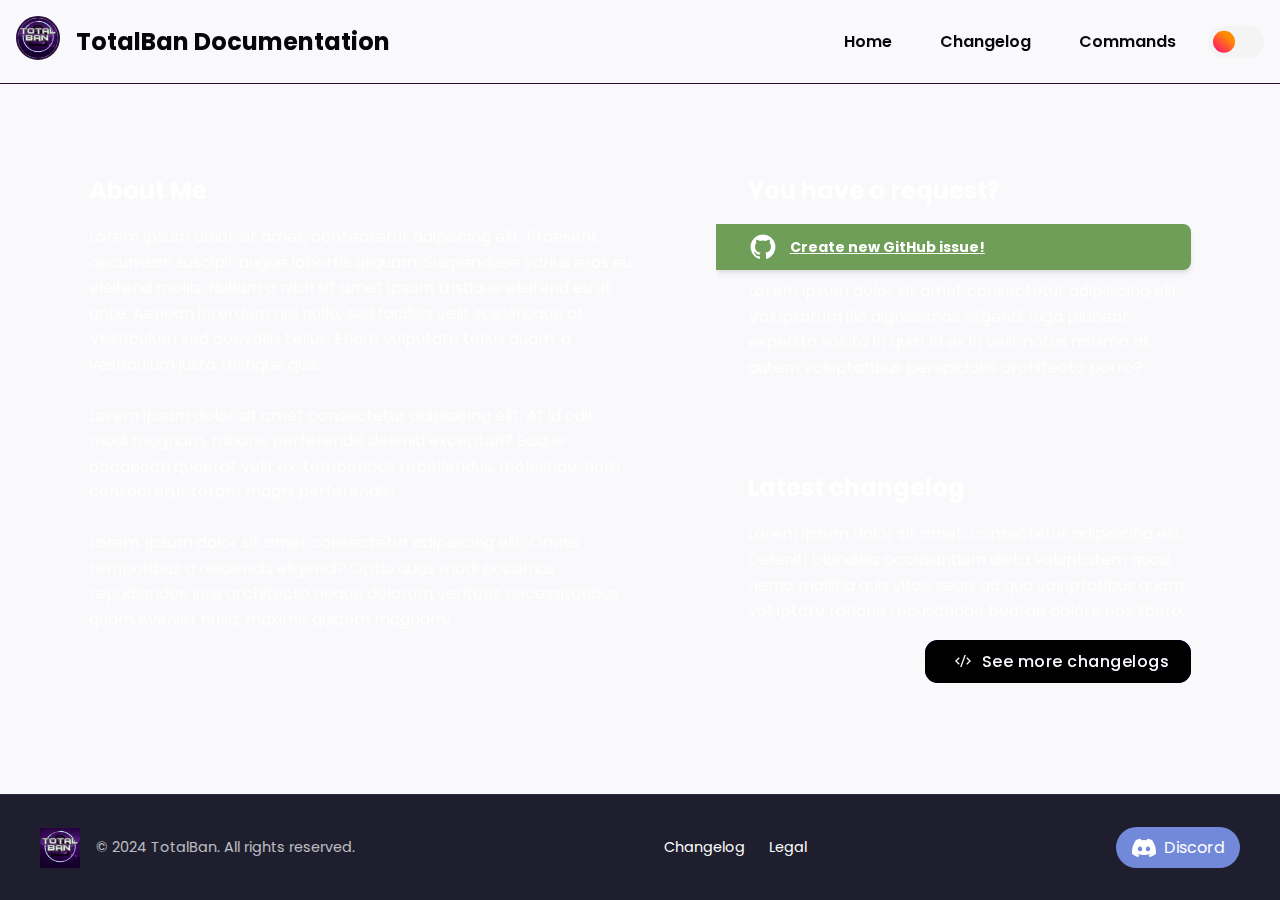
==== commit 9edf74fb: "Improve theme toggle button and debug" ====
--- a/index.html
+++ b/index.html
@@ -17,12 +17,10 @@
                 <a class="nav" href="index.html">Home</a>
                 <a class="nav" href="changelog.html">Changelog</a>
                 <a class="nav" href="commands.html">Commands</a>
-                <div class="theme-switch-wrapper">
-                    <label class="theme-switch" for="checkbox">
-                        <input type="checkbox" id="checkbox" />
-                        <div class="slider round"></div>
-                    </label>
-                </div>
+                <label class="switch">
+                    <input type="checkbox">
+                    <span class="slider"></span>
+                </label>
                 <!-- <a class="nav" href="legal.html">Legal</a> -->
             </div>
             <label class="burger" for="burger">
@@ -93,45 +91,55 @@
             </div>
         </footer>
         <script>
-            document.addEventListener('DOMContentLoaded', function() {
-                const burger = document.querySelector('.burger input');
-                const navMenu = document.querySelector('.pages');
-                
-                if (burger && navMenu) {
-                    burger.addEventListener('change', function() {
-                        if (this.checked) {
-                            navMenu.classList.add('active');
-                        } else {
-                            navMenu.classList.remove('active');
-                        }
-                        console.log('Burger clicked, pages class list:', navMenu.classList);
-                    });
+    document.addEventListener('DOMContentLoaded', function() {
+        const burger = document.querySelector('.burger input');
+        const navMenu = document.querySelector('.pages');
+        const toggleSwitch = document.querySelector('.switch input[type="checkbox"]');
+
+        // Burger menu functionality
+        if (burger && navMenu) {
+            burger.addEventListener('change', function() {
+                if (this.checked) {
+                    navMenu.classList.add('active');
                 } else {
-                    console.error('Burger menu or navigation menu not found');
+                    navMenu.classList.remove('active');
                 }
             });
+        } else {
+            console.error('Burger menu or navigation menu not found');
+        }
 
-            const toggleSwitch = document.querySelector('.theme-switch input[type="checkbox"]');
-            function switchTheme(e) {
-                if (e.target.checked) {
-                    document.documentElement.setAttribute('data-theme', 'light');
-                    localStorage.setItem('theme', 'light');
-                } else {
-                    document.documentElement.setAttribute('data-theme', 'dark');
-                    localStorage.setItem('theme', 'dark');
-                }    
+        // Theme toggle functionality
+        function switchTheme(e) {
+            if (e.target.checked) {
+                document.documentElement.setAttribute('data-theme', 'dark');
+                localStorage.setItem('theme', 'dark');
+            } else {
+                document.documentElement.setAttribute('data-theme', 'light');
+                localStorage.setItem('theme', 'light');
             }
-            toggleSwitch.addEventListener('change', switchTheme, false);
-            // Check for saved user preference, if any, on load of the website
-            const currentTheme = localStorage.getItem('theme') ? localStorage.getItem('theme') : null;
+        }
 
-            if (currentTheme) {
-                document.documentElement.setAttribute('data-theme', currentTheme);
+        // Add event listener for theme toggle switch
+        if (toggleSwitch) {
+            toggleSwitch.addEventListener('change', switchTheme, true);
+        } else {
+            console.error('Theme toggle switch not found');
+        }
 
-                if (currentTheme === 'light') {
-                    toggleSwitch.checked = true;
-                }
-            }
+        // Check for saved theme and apply it
+        const currentTheme = localStorage.getItem('theme') ? localStorage.getItem('theme') : 'light';
+        document.documentElement.setAttribute('data-theme', currentTheme);
+
+        // Ensure the switch reflects the correct theme status
+        if (currentTheme === 'dark' && toggleSwitch) {
+            toggleSwitch.checked = true;
+        } else if (currentTheme === 'light' && toggleSwitch) {
+            toggleSwitch.checked = false;
+        }
+    });
+
+
         </script>
     </body>
 </html>--- a/style.css
+++ b/style.css
@@ -1,27 +1,31 @@
-/* style.css = global */
+@import url('https://fonts.googleapis.com/css2?family=Space+Mono:ital,wght@0,400;0,700;1,400;1,700&display=swap');
+
 :root {
-    --text: hsl(270, 40%, 94%);
-    --background: hsl(270, 46%, 5%);
-    --primary: hsl(267, 52%, 71%);
-    --secondary: hsl(268, 60%, 32%);
-    --accent: hsl(275, 86%, 36%);
-
-
-    --static: rgba(225, 225, 225, 0.5);
-    --static2: #0f0f0f;
-    --static3: rgb(255, 255, 255);
-    --static4: rgba(225, 225, 225, 0.2);
-    --static5: rgb(24, 172, 122);
-    --static6: rgba(0, 0, 0, 0.05);
-    --static7: rgba(105, 96, 79, 0.397);
-    --static8: rgba(0, 0, 0, 0.05);
-    --static9: rgba(0, 0, 0, 0.3);
-    --static10: rgba(225, 225, 225);
-    --static11: rgba(78, 71, 57, 0.473);
-    --static12: rgba(255, 255, 255, 0.8);
-    --static13: rgb(235, 235, 235);
-    --static14: rgba(0, 0, 0, 0.2);
-    --static15: rgba(255, 255, 255, 0.5);
+    --discord-bg: hsl(223, 7%, 21%);
+    --discord-text: hsl(220, 13%, 95%);
+
+        --text: hsl(270, 40%, 94%);
+        --background: hsl(270, 46%, 5%);
+        --primary: hsl(267, 52%, 71%);
+        --secondary: hsl(268, 60%, 32%);
+        --accent: hsl(275, 86%, 36%);
+    
+    
+        --static: rgba(225, 225, 225, 0.5);
+        --static2: #0f0f0f;
+        --static3: rgb(255, 255, 255);
+        --static4: rgba(225, 225, 225, 0.2);
+        --static5: rgb(24, 172, 122);
+        --static6: rgba(0, 0, 0, 0.05);
+        --static7: rgba(105, 96, 79, 0.397);
+        --static8: rgba(0, 0, 0, 0.05);
+        --static9: rgba(0, 0, 0, 0.3);
+        --static10: rgba(225, 225, 225);
+        --static11: rgba(78, 71, 57, 0.473);
+        --static12: rgba(255, 255, 255, 0.8);
+        --static13: rgb(235, 235, 235);
+        --static14: rgba(0, 0, 0, 0.2);
+        --static15: rgba(255, 255, 255, 0.5);
 }
 
 [data-theme="light"] {
@@ -30,6 +34,30 @@
     --primary: hsl(272, 64%, 15%);
     --secondary: hsl(272, 49%, 70%);
     --accent: hsl(272, 64%, 85%);
+}
+
+.space-mono-regular {
+    font-family: "Space Mono", monospace;
+    font-weight: 400;
+    font-style: normal;
+}
+
+.space-mono-bold {
+    font-family: "Space Mono", monospace;
+    font-weight: 700;
+    font-style: normal;
+}
+
+.space-mono-regular-italic {
+    font-family: "Space Mono", monospace;
+    font-weight: 400;
+    font-style: italic;
+}
+
+.space-mono-bold-italic {
+    font-family: "Space Mono", monospace;
+    font-weight: 700;
+    font-style: italic;
 }
 
 body {
@@ -404,59 +432,66 @@
     transform: scale(0.95);
 }
 
-.theme-switch-wrapper {
-    display: flex;
-    align-items: center;
-}
-
-.theme-switch {
-    display: inline-block;
-    height: 34px;
+/* From Uiverse.io by satyamchaudharydev */ 
+/* The switch - the box around the slider */
+.switch {
+    margin: auto;
+    display: block;
+    --width-of-switch: 3.5em;
+    --height-of-switch: 2em;
+    /* size of sliding icon -- sun and moon */
+    --size-of-icon: 1.4em;
+    /* it is like a inline-padding of switch */
+    --slider-offset: 0.3em;
     position: relative;
-    width: 60px;
-}
-
-.theme-switch input {
-    display: none;
-}
-
-.slider {
-    background-color: #ccc;
+    width: var(--width-of-switch);
+    height: var(--height-of-switch);
+  }
+  
+  /* Hide default HTML checkbox */
+  .switch input {
+    opacity: 0;
+    width: 0;
+    height: 0;
+  }
+  
+  /* The slider */
+  .slider {
+    position: absolute;
+    cursor: pointer;
+    top: 0;
+    left: 0;
+    right: 0;
     bottom: 0;
-    cursor: pointer;
-    left: 0;
+    background-color: #f4f4f5;
+    transition: .4s;
+    border-radius: 30px;
+  }
+  
+  .slider:before {
     position: absolute;
-    right: 0;
-    top: 0;
-    transition: .4s;
-}
-
-.slider:before {
-    background-color: #fff;
-    bottom: 4px;
     content: "";
-    height: 26px;
-    left: 4px;
-    position: absolute;
-    transition: .4s;
-    width: 26px;
-}
-
-input:checked + .slider {
-    background-color: var(--primary);
-}
-
-input:checked + .slider:before {
-    transform: translateX(26px);
-}
-
-.slider.round {
-    border-radius: 34px;
-}
-
-.slider.round:before {
-    border-radius: 50%;
-}
+    height: var(--size-of-icon,1.4em);
+    width: var(--size-of-icon,1.4em);
+    border-radius: 20px;
+    left: var(--slider-offset,0.3em);
+    top: 50%;
+    transform: translateY(-50%);
+    background: linear-gradient(40deg,#ff0080,#ff8c00 70%);
+    ;
+   transition: .4s;
+  }
+  
+  input:checked + .slider {
+    background-color: #303136;
+  }
+  
+  input:checked + .slider:before {
+    left: calc(100% - (var(--size-of-icon,1.4em) + var(--slider-offset,0.3em)));
+    background: #303136;
+    /* change the value of second inset in box-shadow to change the angle and direction of the moon  */
+    box-shadow: inset -3px -2px 5px -2px #8983f7, inset -10px -4px 0 0 #a3dafb;
+  }
 
 footer {
     background-color: #1e1e2e;
@@ -673,4 +708,4 @@
         width: 30px;
         height: 30px;
     }
-}+}
